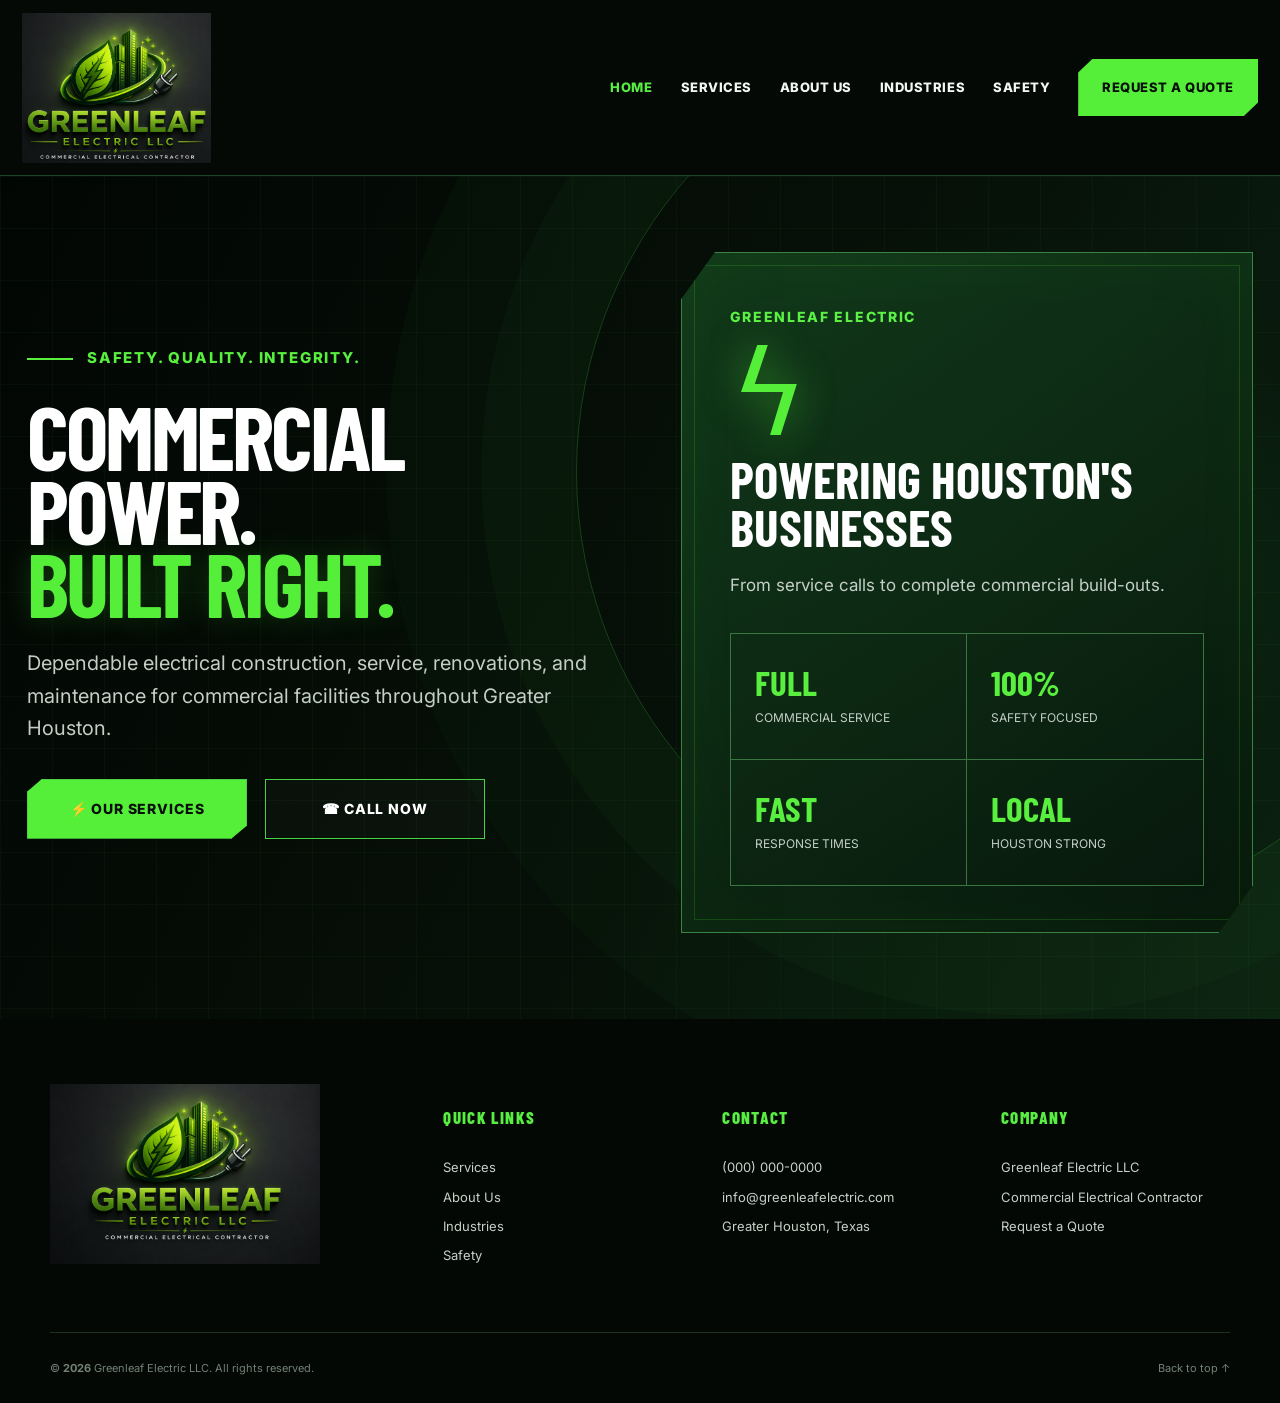
==== index.html @ da340b28 "initial commit of website" ====
<!doctype html><html lang="en"><head><meta charset="utf-8"><meta name="viewport" content="width=device-width,initial-scale=1"><meta name="theme-color" content="#07110a"><meta name="description" content="Greenleaf Electric LLC commercial electrical contractor in Greater Houston."><title>Commercial Electrical Contractor | Greenleaf Electric LLC</title><link rel="preconnect" href="https://fonts.googleapis.com"><link rel="preconnect" href="https://fonts.gstatic.com" crossorigin><link href="https://fonts.googleapis.com/css2?family=Barlow+Condensed:wght@600;700;800&family=Inter:wght@400;500;600;700&display=swap" rel="stylesheet"><link rel="stylesheet" href="styles.css"></head><body id="top">

<header class="site-header">
  <div class="site-nav">
    <a href="index.html" class="wide-logo" aria-label="Greenleaf Electric home">
      <img src="greenleaf-logo-wide.png" alt="Greenleaf Electric LLC">
    </a>

    <button class="menu" type="button" aria-label="Open menu" aria-expanded="false">
      <span></span><span></span><span></span>
    </button>

    <nav class="links">
      <a class="active" href="index.html">Home</a>
      <a href="services.html">Services</a>
      <a href="about.html">About Us</a>
      <a href="industries.html">Industries</a>
      <a href="safety.html">Safety</a>
      <a href="contact.html" class="quote-link">Request a Quote</a>
    </nav>
  </div>
</header>



<main>
  <section class="reference-hero">
    <div class="reference-grid"></div>
    <div class="reference-rings"></div>

    <div class="reference-inner">
      <div class="reference-copy">
        <p class="reference-kicker"><span></span>Safety. Quality. Integrity.</p>
        <h1>Commercial<br>Power.<br><em>Built Right.</em></h1>
        <p class="reference-lead">
          Dependable electrical construction, service, renovations, and maintenance
          for commercial facilities throughout Greater Houston.
        </p>
        <div class="reference-actions">
          <a href="services.html" class="ref-btn ref-primary">⚡ Our Services</a>
          <a href="tel:+10000000000" class="ref-btn ref-secondary">☎ Call Now</a>
        </div>
      </div>

      <div class="reference-card">
        <p class="reference-card-label">Greenleaf Electric</p>
        <div class="reference-bolt">ϟ</div>
        <h2>Powering Houston's<br>Businesses</h2>
        <p class="reference-card-copy">From service calls to complete commercial build-outs.</p>

        <div class="reference-features">
          <a href="services.html"><strong>FULL</strong><span>Commercial Service</span></a>
          <a href="safety.html"><strong>100%</strong><span>Safety Focused</span></a>
          <a href="contact.html"><strong>FAST</strong><span>Response Times</span></a>
          <a href="about.html"><strong>LOCAL</strong><span>Houston Strong</span></a>
        </div>
      </div>
    </div>
  </section>
</main>


<footer>
  <div class="wrap footer-main">
    <a href="index.html" class="footer-logo"><img src="greenleaf-logo-full.png" alt="Greenleaf Electric LLC"></a>
    <div><h4>Quick Links</h4><a href="services.html">Services</a><a href="about.html">About Us</a><a href="industries.html">Industries</a><a href="safety.html">Safety</a></div>
    <div><h4>Contact</h4><a href="tel:+10000000000">(000) 000-0000</a><a href="mailto:info@greenleafelectric.com">info@greenleafelectric.com</a><span>Greater Houston, Texas</span></div>
    <div><h4>Company</h4><span>Greenleaf Electric LLC</span><span>Commercial Electrical Contractor</span><a href="contact.html">Request a Quote</a></div>
  </div>
  <div class="wrap footer-bottom"><span>© <b id="year"></b> Greenleaf Electric LLC. All rights reserved.</span><a href="#top">Back to top ↑</a></div>
</footer><script src="script.js"></script></body></html>
---- styles.css ----
:root{
 --black:#061008;--black2:#0a160d;--black3:#101e13;--green:#59ef42;--green2:#1fcf45;
 --lime:#aaff3d;--white:#fff;--paper:#f5f7f4;--text:#172019;--muted:#637067;--border:#dce4dc;
}
*{box-sizing:border-box}html{scroll-behavior:smooth}body{margin:0;font-family:Inter,Arial,sans-serif;color:var(--text);background:white;line-height:1.65}
a{text-decoration:none;color:inherit}img{display:block;max-width:100%}button,input,textarea,select{font:inherit}.wrap{width:min(1180px,calc(100% - 40px));margin:auto}
.topbar{background:#020704;color:#aeb9b0;font-size:12px;border-bottom:1px solid #18321e}.topbar-inner{min-height:36px;display:flex;justify-content:space-between;align-items:center}.topbar-inner div{display:flex;gap:26px}.topbar a:hover{color:var(--green)}
.site-header{position:sticky;top:0;z-index:50;background:rgba(6,16,8,.96);backdrop-filter:blur(14px);border-bottom:1px solid #18321e}.nav{height:88px;display:flex;align-items:center;justify-content:space-between;gap:24px}.brand{width:315px}.links{display:flex;align-items:center;gap:28px}.links a{color:#dfe7e0;font-size:13px;font-weight:700;text-transform:uppercase;letter-spacing:.07em}.links a:hover{color:var(--green)}.quote-link{padding:13px 18px;background:var(--green);color:#061008!important;clip-path:polygon(7% 0,100% 0,100% 76%,93% 100%,0 100%,0 24%)}
.menu{display:none;background:none;border:0}.menu span{display:block;width:28px;height:2px;background:white;margin:6px}
.hero{min-height:760px;position:relative;overflow:hidden;background:radial-gradient(circle at 75% 35%,rgba(67,238,67,.16),transparent 26%),linear-gradient(120deg,#030805 0%,#07120a 55%,#0c2010 100%);color:white}.hero:before{content:"";position:absolute;right:-8%;top:-7%;width:53vw;height:53vw;border:1px solid rgba(89,239,66,.25);border-radius:50%;box-shadow:0 0 0 50px rgba(89,239,66,.025),0 0 0 100px rgba(89,239,66,.018)}.grid-overlay{position:absolute;inset:0;background-image:linear-gradient(rgba(73,160,83,.06) 1px,transparent 1px),linear-gradient(90deg,rgba(73,160,83,.06) 1px,transparent 1px);background-size:48px 48px;mask-image:linear-gradient(to right,black,transparent 90%)}.hero-content{position:relative;min-height:760px;display:grid;grid-template-columns:1.08fr .92fr;align-items:center;gap:80px;padding:90px 0}.kicker{margin:0 0 18px;color:var(--green);font:700 13px/1 Inter;text-transform:uppercase;letter-spacing:.16em;display:flex;align-items:center;gap:10px}.kicker span{width:38px;height:2px;background:var(--green)}.kicker.dark{color:#188934}.kicker.dark span{background:#188934}.hero h1,.section h2{font-family:"Barlow Condensed",sans-serif;text-transform:uppercase;letter-spacing:-.025em}.hero h1{font-size:clamp(62px,8.6vw,118px);line-height:.82;margin:0 0 30px}.hero h1 em{font-style:normal;color:var(--green);text-shadow:0 0 28px rgba(89,239,66,.23)}.lead{font-size:19px;color:#bdc8bf;max-width:690px}.buttons{display:flex;flex-wrap:wrap;gap:14px;margin:34px 0}.btn{display:inline-flex;align-items:center;justify-content:center;gap:15px;min-height:55px;padding:0 25px;border:1px solid transparent;font-size:13px;font-weight:800;text-transform:uppercase;letter-spacing:.08em;cursor:pointer;clip-path:polygon(6% 0,100% 0,100% 78%,94% 100%,0 100%,0 22%)}.primary{background:var(--green);color:#061008}.primary:hover{background:var(--lime)}.outline{color:white;border-color:#4b5d4e;background:rgba(255,255,255,.03)}.outline:hover{border-color:var(--green);color:var(--green)}.quick-points{display:flex;flex-wrap:wrap;gap:20px;color:#b9c5bb;font-size:12px}.quick-points span::first-letter{color:var(--green)}
.electric-card{position:relative;padding:38px;background:linear-gradient(145deg,rgba(22,47,27,.9),rgba(7,17,9,.95));border:1px solid #285b31;box-shadow:0 30px 90px rgba(0,0,0,.45),inset 0 0 60px rgba(67,238,67,.04);clip-path:polygon(8% 0,100% 0,100% 90%,92% 100%,0 100%,0 10%)}.electric-card:after{content:"";position:absolute;inset:10px;border:1px solid rgba(89,239,66,.15);pointer-events:none}.card-top{color:#8cff54;font-size:11px;font-weight:800;letter-spacing:.2em}.bolt{font-size:110px;color:var(--green);line-height:1;text-shadow:0 0 35px rgba(89,239,66,.65)}.electric-card h2{font-family:"Barlow Condensed";font-size:44px;line-height:1;text-transform:uppercase;margin:0 0 12px}.electric-card p{color:#aebcaf}.mini-grid{display:grid;grid-template-columns:1fr 1fr;margin-top:28px;border-top:1px solid #295330;border-left:1px solid #295330}.mini-grid a{padding:20px;border-right:1px solid #295330;border-bottom:1px solid #295330}.mini-grid strong{display:block;color:var(--green);font:800 28px "Barlow Condensed"}.mini-grid span{font-size:11px;color:#9fac9f;text-transform:uppercase}.mini-grid a:hover{background:rgba(89,239,66,.08)}.scroll{position:absolute;bottom:28px;left:50%;transform:translateX(-50%);font-size:10px;letter-spacing:.2em;color:#748177}.scroll span{color:var(--green)}
.proof{background:var(--green);color:#061008}.proof-row{min-height:76px;display:flex;align-items:center;justify-content:space-between;gap:18px;font:800 18px "Barlow Condensed";text-transform:uppercase;letter-spacing:.05em}.proof-row i{width:6px;height:6px;border-radius:50%;background:#061008}
.section{padding:110px 0}.heading{max-width:760px;margin-bottom:48px}.heading.center{text-align:center;margin-left:auto;margin-right:auto}.heading.center .kicker{justify-content:center}.section h2{font-size:clamp(45px,6vw,72px);line-height:.95;margin:0 0 22px}.heading>p:last-child{color:var(--muted);font-size:17px}.services{background:var(--paper)}.service-grid{display:grid;grid-template-columns:repeat(3,1fr);gap:18px}.service-card{position:relative;min-height:330px;padding:30px;background:white;border:1px solid var(--border);overflow:hidden;transition:.25s}.service-card:before{content:"";position:absolute;left:0;bottom:0;width:100%;height:4px;background:var(--green);transform:scaleX(0);transform-origin:left;transition:.3s}.service-card:hover{transform:translateY(-7px);box-shadow:0 25px 60px rgba(22,45,27,.12);border-color:#b1d4b4}.service-card:hover:before{transform:scaleX(1)}.number{position:absolute;right:22px;top:16px;color:#e9eee9;font:800 60px "Barlow Condensed"}.service-icon{font-size:35px;color:#168a30}.service-card h3{font:800 30px/1 "Barlow Condensed";text-transform:uppercase;margin:55px 0 14px}.service-card p{color:var(--muted);font-size:14px}.service-card>span{position:absolute;bottom:28px;color:#13812c;font-size:12px;font-weight:800;text-transform:uppercase}
.about{background:var(--black2);color:white}.about-grid{display:grid;grid-template-columns:1fr 1fr;gap:90px;align-items:center}.image-frame{min-height:545px;position:relative;background:linear-gradient(145deg,#16331b,#061008);border:1px solid #2b6635;overflow:hidden;clip-path:polygon(11% 0,100% 0,100% 89%,89% 100%,0 100%,0 11%)}.wire-lines{position:absolute;inset:-20%;background:repeating-radial-gradient(ellipse at center,transparent 0 28px,rgba(89,239,66,.14) 30px 32px);transform:rotate(-18deg)}.big-mark{position:absolute;inset:0;display:grid;place-items:center;color:rgba(89,239,66,.8);font:800 160px "Barlow Condensed";text-shadow:0 0 40px rgba(89,239,66,.24)}.experience-badge{position:absolute;right:0;bottom:0;width:210px;padding:24px;background:var(--green);color:#061008;display:flex;gap:15px;align-items:center}.experience-badge strong{font:800 42px "Barlow Condensed"}.experience-badge span{font-size:11px;font-weight:800;text-transform:uppercase}.about-copy>p{color:#aeb9b0}.check-grid{display:grid;grid-template-columns:1fr 1fr;gap:13px;margin:30px 0;color:#d9e4db;font-size:14px}.check-grid span::first-letter{color:var(--green)}.text-link{color:var(--green);font-size:13px;font-weight:800;text-transform:uppercase}.industries{background:white}.industry-grid{display:grid;grid-template-columns:repeat(3,1fr);gap:1px;background:var(--border);border:1px solid var(--border)}.industry-grid a{min-height:145px;padding:26px;background:white;display:grid;grid-template-columns:auto 1fr auto;align-items:center;gap:18px}.industry-grid b{color:#199136;font:800 27px "Barlow Condensed"}.industry-grid strong{font:800 24px/1.05 "Barlow Condensed";text-transform:uppercase}.industry-grid span{font-size:25px}.industry-grid a:hover{background:#eff8ef}.safety{background:linear-gradient(120deg,#071008,#102515);color:white}.safety-grid{display:grid;grid-template-columns:1fr 1fr;gap:80px;align-items:center}.safety-grid>div>p{color:#aab7ac}.safety-cards{display:grid;grid-template-columns:1fr 1fr;gap:14px}.safety-cards div{min-height:145px;padding:24px;border:1px solid #2d6035;background:rgba(255,255,255,.025)}.safety-cards b{display:block;color:var(--green);font:800 36px "Barlow Condensed"}.safety-cards span{font:800 19px "Barlow Condensed";text-transform:uppercase}.contact{background:var(--paper)}.contact-grid{display:grid;grid-template-columns:.85fr 1.15fr;gap:70px}.contact-copy>p{color:var(--muted)}.contact-links{display:grid;gap:12px;margin-top:30px}.contact-links a{display:flex;align-items:center;gap:15px;padding:15px;background:white;border:1px solid var(--border)}.contact-links a:hover{border-color:#4ac65c}.contact-links i{width:44px;height:44px;display:grid;place-items:center;background:#e9f5e9;color:#178b31;font-style:normal;font-size:20px}.contact-links small{display:block;font-size:9px;letter-spacing:.15em;color:#778278;font-weight:800}.quote-form{padding:34px;background:white;box-shadow:0 20px 60px rgba(21,46,27,.12);border-top:5px solid var(--green)}.form-title{font:800 35px "Barlow Condensed";margin-bottom:24px}.form-row{display:grid;grid-template-columns:1fr 1fr;gap:15px}.quote-form label{display:grid;gap:7px;margin-bottom:14px;font-size:11px;font-weight:800;text-transform:uppercase;letter-spacing:.08em}.quote-form input,.quote-form textarea,.quote-form select{width:100%;border:1px solid var(--border);background:#f8faf8;padding:14px;outline:none;text-transform:none}.quote-form input:focus,.quote-form textarea:focus,.quote-form select:focus{border-color:#2eb849;box-shadow:0 0 0 3px rgba(46,184,73,.1)}.form-note{font-size:11px!important;margin:10px 0 0;color:#7b857d}
footer{background:#030805;color:#c7d0c8}.footer-main{padding:65px 0;display:grid;grid-template-columns:1.5fr repeat(3,1fr);gap:50px;border-bottom:1px solid #1d3021}.footer-logo{max-width:330px}.footer-main h4{color:var(--green);font:800 17px "Barlow Condensed";text-transform:uppercase;letter-spacing:.08em}.footer-main div{display:grid;align-content:start;gap:8px;font-size:13px}.footer-main a:hover{color:var(--green)}.footer-bottom{min-height:70px;display:flex;justify-content:space-between;align-items:center;font-size:11px;color:#748076}
.reveal{opacity:0;transform:translateY(22px);transition:opacity .65s,transform .65s}.reveal.visible{opacity:1;transform:none}
@media(max-width:950px){.menu{display:block}.links{display:none;position:absolute;top:88px;left:0;right:0;background:#071009;padding:16px 22px 25px;flex-direction:column;align-items:stretch;border-bottom:1px solid #27572e}.links.open{display:flex}.links a{padding:10px}.quote-link{text-align:center}.hero-content,.about-grid,.safety-grid,.contact-grid{grid-template-columns:1fr}.hero-content{gap:40px;padding:75px 0 110px}.hero-visual{max-width:650px}.service-grid,.industry-grid{grid-template-columns:repeat(2,1fr)}.footer-main{grid-template-columns:1fr 1fr}.topbar-inner>span{display:none}.topbar-inner{justify-content:flex-end}}
@media(max-width:620px){.wrap{width:min(100% - 28px,1180px)}.topbar-inner div{width:100%;justify-content:space-between;gap:8px}.topbar a{font-size:10px}.nav{height:74px}.brand{width:235px}.links{top:74px}.hero,.hero-content{min-height:auto}.hero h1{font-size:66px}.hero-content{padding-top:65px}.electric-card{padding:27px}.electric-card h2{font-size:34px}.proof-row{overflow:auto;justify-content:flex-start}.proof-row span{white-space:nowrap}.section{padding:76px 0}.section h2{font-size:48px}.service-grid,.industry-grid,.safety-cards,.form-row,.footer-main{grid-template-columns:1fr}.industry-grid a{min-height:115px}.about-grid{gap:45px}.image-frame{min-height:390px}.big-mark{font-size:120px}.check-grid{grid-template-columns:1fr}.contact-grid{gap:40px}.quote-form{padding:24px}.footer-bottom{flex-direction:column;justify-content:center;gap:8px}.quick-points{display:grid}.buttons{display:grid}.btn{width:100%}}

/* Multipage updates */
.wordmark{display:flex;align-items:center;gap:12px;min-width:0}
.wordmark-icon{width:50px;height:50px;flex:none;display:grid;place-items:center;border:2px solid var(--green);border-radius:50%;color:var(--green);font:800 28px "Barlow Condensed";box-shadow:0 0 20px rgba(89,239,66,.18)}
.wordmark-text{display:block;min-width:0}
.wordmark-text strong{display:block;color:var(--green);font:800 29px/.8 "Barlow Condensed";letter-spacing:.02em;white-space:nowrap}
.wordmark-text small{display:block;color:#eff5ef;font-size:8px;font-weight:700;letter-spacing:.19em;margin-top:9px;white-space:nowrap}
.page-hero{position:relative;overflow:hidden;padding:115px 0 95px;color:white;background:radial-gradient(circle at 80% 25%,rgba(89,239,66,.16),transparent 25%),linear-gradient(120deg,#030805,#0c2110)}
.page-hero:after{content:"";position:absolute;inset:0;background-image:linear-gradient(rgba(73,160,83,.06) 1px,transparent 1px),linear-gradient(90deg,rgba(73,160,83,.06) 1px,transparent 1px);background-size:48px 48px;pointer-events:none}
.page-hero .wrap{position:relative;z-index:1}
.page-hero h1{max-width:850px;margin:0 0 20px;font:800 clamp(58px,8vw,100px)/.9 "Barlow Condensed";text-transform:uppercase;letter-spacing:-.03em}
.page-hero p:last-child{max-width:720px;color:#bbc7bd;font-size:18px}
.breadcrumbs{display:flex;gap:9px;margin-bottom:22px;color:#93a296;font-size:11px;text-transform:uppercase;letter-spacing:.13em}
.breadcrumbs a{color:var(--green)}
.content-section{padding:90px 0}
.content-grid{display:grid;grid-template-columns:1fr 1fr;gap:60px;align-items:start}
.content-card{padding:30px;background:#fff;border:1px solid var(--border);box-shadow:0 16px 45px rgba(20,50,28,.07)}
.content-card h3{font:800 29px/1 "Barlow Condensed";text-transform:uppercase;margin:0 0 14px}
.content-card p{color:var(--muted)}
.detail-list{display:grid;gap:13px;margin-top:24px}
.detail-list span{padding:15px 17px;background:#f2f7f2;border-left:4px solid var(--green);font-weight:700}
.cta-strip{padding:55px 0;background:var(--green);color:#061008}
.cta-strip .wrap{display:flex;justify-content:space-between;align-items:center;gap:30px}
.cta-strip h2{font:800 42px/.95 "Barlow Condensed";text-transform:uppercase;margin:0}
.cta-strip .btn{background:#061008;color:white}
.active{color:var(--green)!important}
@media(max-width:950px){.brand{width:auto}.content-grid{grid-template-columns:1fr}.cta-strip .wrap{align-items:flex-start;flex-direction:column}}
@media(max-width:620px){.wordmark-icon{width:40px;height:40px;font-size:23px}.wordmark-text strong{font-size:22px}.wordmark-text small{font-size:6px;letter-spacing:.13em}.page-hero{padding:80px 0 65px}.page-hero h1{font-size:58px}.cta-strip h2{font-size:36px}}

.brand img,.footer-logo img{
  display:block;
  width:100%;
  max-width:320px;
  height:auto;
  object-fit:contain;
}
@media(max-width:620px){
  .brand img{max-width:220px;}
  .footer-logo img{max-width:220px;}
}

/* Correct logo presentation */
.site-header {
  background: #111514;
}

.nav {
  min-height: 116px;
  height: auto;
  padding: 10px 0;
}

.logo-brand {
  display: block;
  width: 285px;
  flex: 0 0 285px;
  overflow: hidden;
  border-radius: 4px;
}

.logo-brand img {
  display: block;
  width: 100%;
  height: 92px;
  object-fit: cover;
  object-position: center;
}

.footer-logo {
  display: block;
  width: 310px;
  max-width: 100%;
  overflow: hidden;
  border-radius: 4px;
}

.footer-logo img {
  display: block;
  width: 100%;
  height: auto;
}

@media (max-width: 950px) {
  .nav {
    min-height: 100px;
  }

  .logo-brand {
    width: 245px;
    flex-basis: 245px;
  }

  .logo-brand img {
    height: 80px;
  }

  .links {
    top: 100px;
  }
}

@media (max-width: 620px) {
  .nav {
    min-height: 82px;
    padding: 7px 0;
  }

  .logo-brand {
    width: 185px;
    flex-basis: 185px;
  }

  .logo-brand img {
    height: 64px;
  }

  .links {
    top: 82px;
  }
}

/* Final logo sizing — preserve the entire original logo without cropping */
.logo-brand {
  width: 300px;
  height: 90px;
  display: flex;
  align-items: center;
  justify-content: flex-start;
  flex: 0 0 300px;
  overflow: visible;
  border-radius: 0;
}

.logo-brand img {
  width: 100%;
  height: 100%;
  object-fit: contain;
  object-position: left center;
  display: block;
}

.footer-logo {
  width: 320px;
  height: 180px;
  display: flex;
  align-items: center;
  justify-content: flex-start;
  overflow: visible;
  border-radius: 0;
}

.footer-logo img {
  width: 100%;
  height: 100%;
  object-fit: contain;
  object-position: left center;
  display: block;
}

@media (max-width: 950px) {
  .logo-brand {
    width: 245px;
    height: 78px;
    flex-basis: 245px;
  }

  .footer-logo {
    width: 270px;
    height: 155px;
  }
}

@media (max-width: 620px) {
  .logo-brand {
    width: 200px;
    height: 65px;
    flex-basis: 200px;
  }

  .footer-logo {
    width: 220px;
    height: 130px;
  }
}


/* =========================================================
   APPROVED HOME SCREEN REDESIGN
   ========================================================= */

.topbar {
  display: none !important;
}

.site-header {
  position: sticky;
  top: 0;
  z-index: 1000;
  background: #070b08;
  border-bottom: 1px solid #214629;
}

.site-header .nav {
  width: min(1500px, calc(100% - 48px));
  min-height: 170px !important;
  height: auto !important;
  padding: 10px 0 !important;
  display: flex;
  align-items: center;
  justify-content: space-between;
  gap: 36px;
}

.logo-brand {
  width: 700px !important;
  height: 145px !important;
  max-width: 52vw;
  flex: 0 1 700px !important;
  display: flex;
  align-items: center;
  justify-content: flex-start;
}

.logo-brand img {
  display: block;
  width: 100% !important;
  height: 100% !important;
  object-fit: contain !important;
  object-position: left center !important;
}

.site-header .links {
  margin-left: auto;
  display: flex;
  align-items: center;
  justify-content: flex-end;
  gap: 28px !important;
  white-space: nowrap;
}

.site-header .links a {
  font-size: 13px !important;
  letter-spacing: .05em;
}

.hero-redesign {
  position: relative;
  overflow: hidden;
  min-height: calc(100vh - 170px);
  color: white;
  background:
    radial-gradient(circle at 77% 35%, rgba(40, 145, 60, .20), transparent 30%),
    linear-gradient(120deg, #030704 0%, #071108 55%, #0b2110 100%);
}

.hero-redesign::before {
  content: "";
  position: absolute;
  right: -8%;
  top: -15%;
  width: 62vw;
  height: 62vw;
  border-radius: 50%;
  border: 1px solid rgba(64, 220, 72, .24);
  box-shadow:
    0 0 0 80px rgba(64, 220, 72, .025),
    0 0 0 160px rgba(64, 220, 72, .018);
}

.hero-redesign-grid {
  position: relative;
  z-index: 2;
  min-height: calc(100vh - 170px);
  display: grid;
  grid-template-columns: 1fr .92fr;
  align-items: center;
  gap: 90px;
  padding: 80px 0;
}

.hero-redesign .hero-copy h1 {
  margin: 0 0 28px;
  font-family: "Barlow Condensed", sans-serif;
  font-size: clamp(76px, 8vw, 128px);
  line-height: .86;
  letter-spacing: -.03em;
  text-transform: uppercase;
}

.hero-redesign .hero-copy h1 em {
  color: #55ee39;
  font-style: normal;
  text-shadow: 0 0 28px rgba(85, 238, 57, .22);
}

.hero-redesign .lead {
  max-width: 700px;
  margin-bottom: 30px;
  color: #c5d0c7;
  font-size: 21px;
  line-height: 1.6;
}

.hero-redesign .buttons {
  display: flex;
  gap: 18px;
  flex-wrap: wrap;
}

.hero-redesign .btn {
  min-width: 220px;
}

.hero-card {
  position: relative;
  padding: 48px;
  background:
    linear-gradient(150deg, rgba(20, 59, 28, .96), rgba(7, 22, 11, .98));
  border: 1px solid #34733d;
  box-shadow:
    0 35px 90px rgba(0, 0, 0, .4),
    inset 0 0 70px rgba(85, 238, 57, .04);
  clip-path: polygon(6% 0, 100% 0, 100% 92%, 94% 100%, 0 100%, 0 8%);
}

.hero-card::after {
  content: "";
  position: absolute;
  inset: 12px;
  border: 1px solid rgba(85, 238, 57, .18);
  pointer-events: none;
}

.card-eyebrow {
  margin: 0 0 18px;
  color: #67f146;
  font-size: 13px;
  font-weight: 800;
  letter-spacing: .14em;
  text-transform: uppercase;
}

.hero-bolt {
  color: #55ee39;
  font-size: 115px;
  line-height: .85;
  text-shadow: 0 0 35px rgba(85, 238, 57, .5);
}

.hero-card h2 {
  max-width: 620px;
  margin: 12px 0 20px;
  font-family: "Barlow Condensed", sans-serif;
  font-size: clamp(44px, 4vw, 70px);
  line-height: .95;
  text-transform: uppercase;
}

.hero-card > p:not(.card-eyebrow) {
  color: #c5d0c7;
  font-size: 17px;
}

.feature-grid {
  display: grid;
  grid-template-columns: 1fr 1fr;
  margin-top: 34px;
  border-top: 1px solid #356b3c;
  border-left: 1px solid #356b3c;
}

.feature-grid a {
  min-height: 128px;
  padding: 25px;
  border-right: 1px solid #356b3c;
  border-bottom: 1px solid #356b3c;
  display: flex;
  flex-direction: column;
  justify-content: center;
}

.feature-grid a:hover {
  background: rgba(85, 238, 57, .08);
}

.feature-grid strong {
  display: block;
  color: #58ed3d;
  font-family: "Barlow Condensed", sans-serif;
  font-size: 35px;
  line-height: 1;
}

.feature-grid span {
  margin-top: 8px;
  color: #c5d0c7;
  font-size: 12px;
  text-transform: uppercase;
  letter-spacing: .04em;
}

/* Laptop */
@media (max-width: 1250px) {
  .site-header .nav {
    width: min(1180px, calc(100% - 32px));
    min-height: 145px !important;
  }

  .logo-brand {
    width: 560px !important;
    height: 122px !important;
    flex-basis: 560px !important;
    max-width: 48vw;
  }

  .site-header .links {
    gap: 17px !important;
  }

  .site-header .links a {
    font-size: 11px !important;
  }

  .hero-redesign {
    min-height: calc(100vh - 145px);
  }

  .hero-redesign-grid {
    min-height: calc(100vh - 145px);
    gap: 55px;
  }
}

/* Tablet */
@media (max-width: 950px) {
  .site-header .nav {
    min-height: 120px !important;
  }

  .logo-brand {
    width: 430px !important;
    height: 100px !important;
    flex-basis: 430px !important;
    max-width: calc(100% - 70px);
  }

  .site-header .links {
    top: 120px !important;
  }

  .hero-redesign,
  .hero-redesign-grid {
    min-height: auto;
  }

  .hero-redesign-grid {
    grid-template-columns: 1fr;
    padding: 70px 0 90px;
  }

  .hero-card-wrap {
    max-width: 760px;
  }
}

/* Phone */
@media (max-width: 620px) {
  .site-header .nav {
    width: min(100% - 22px, 1180px);
    min-height: 92px !important;
  }

  .logo-brand {
    width: 275px !important;
    height: 74px !important;
    flex-basis: 275px !important;
    max-width: calc(100% - 55px);
  }

  .site-header .links {
    top: 92px !important;
  }

  .hero-redesign-grid {
    padding: 55px 0 70px;
    gap: 45px;
  }

  .hero-redesign .hero-copy h1 {
    font-size: 70px;
  }

  .hero-redesign .lead {
    font-size: 17px;
  }

  .hero-card {
    padding: 30px 24px;
  }

  .feature-grid {
    grid-template-columns: 1fr;
  }

  .hero-redesign .buttons {
    display: grid;
  }

  .hero-redesign .btn {
    width: 100%;
  }
}


/* =========================================================
   REFERENCE-MATCH HOMEPAGE
   ========================================================= */
.topbar{display:none!important}

.site-header{
  position:sticky;
  top:0;
  z-index:1000;
  background:#050906;
  border-bottom:1px solid #1d4525;
}

.site-nav{
  width:min(1530px,calc(100% - 44px));
  min-height:220px;
  margin:0 auto;
  padding:8px 0;
  display:flex;
  align-items:center;
  justify-content:space-between;
  gap:42px;
}

.wide-logo{
  width:720px;
  height:190px;
  flex:0 1 720px;
  display:flex;
  align-items:center;
}

.wide-logo img{
  width:100%;
  height:100%;
  display:block;
  object-fit:contain;
  object-position:left center;
}

.site-header .links{
  margin-left:auto;
  display:flex;
  align-items:center;
  justify-content:flex-end;
  gap:31px;
  white-space:nowrap;
}

.site-header .links a{
  color:#f3f6f3;
  font-size:14px;
  font-weight:800;
  text-transform:uppercase;
  letter-spacing:.04em;
}

.site-header .links a:hover,
.site-header .links a.active{
  color:#55ef3a;
}

.site-header .quote-link{
  padding:18px 24px;
  background:#55ef3a;
  color:#071008!important;
  clip-path:polygon(8% 0,100% 0,100% 76%,92% 100%,0 100%,0 24%);
}

.reference-hero{
  position:relative;
  overflow:hidden;
  min-height:calc(100vh - 220px);
  background:
    radial-gradient(circle at 77% 45%,rgba(33,130,50,.22),transparent 31%),
    linear-gradient(115deg,#020603 0%,#061008 56%,#0b2110 100%);
  color:#fff;
}

.reference-grid{
  position:absolute;
  inset:0;
  background-image:
    linear-gradient(rgba(53,112,62,.08) 1px,transparent 1px),
    linear-gradient(90deg,rgba(53,112,62,.08) 1px,transparent 1px);
  background-size:52px 52px;
}

.reference-rings{
  position:absolute;
  right:-15%;
  top:-18%;
  width:70vw;
  height:70vw;
  border-radius:50%;
  border:1px solid rgba(78,229,76,.24);
  box-shadow:
    0 0 0 95px rgba(78,229,76,.025),
    0 0 0 190px rgba(78,229,76,.018);
}

.reference-inner{
  position:relative;
  z-index:2;
  width:min(1390px,calc(100% - 54px));
  min-height:calc(100vh - 220px);
  margin:0 auto;
  padding:76px 0 86px;
  display:grid;
  grid-template-columns:1.02fr .98fr;
  gap:92px;
  align-items:center;
}

.reference-kicker{
  margin:0 0 28px;
  color:#58ef3f;
  display:flex;
  align-items:center;
  gap:14px;
  font-size:15px;
  font-weight:800;
  text-transform:uppercase;
  letter-spacing:.12em;
}

.reference-kicker span{
  width:46px;
  height:2px;
  background:#58ef3f;
}

.reference-copy h1{
  margin:0 0 28px;
  font-family:"Barlow Condensed",sans-serif;
  font-size:clamp(78px,7vw,122px);
  line-height:.82;
  text-transform:uppercase;
  letter-spacing:-.035em;
}

.reference-copy h1 em{
  color:#55ef3a;
  font-style:normal;
  text-shadow:0 0 30px rgba(85,239,58,.22);
}

.reference-lead{
  max-width:700px;
  margin:0 0 34px;
  color:#c4cec6;
  font-size:20px;
  line-height:1.62;
}

.reference-actions{
  display:flex;
  flex-wrap:wrap;
  gap:18px;
}

.ref-btn{
  min-width:220px;
  min-height:60px;
  display:inline-flex;
  align-items:center;
  justify-content:center;
  border:1px solid #4bd244;
  font-size:14px;
  font-weight:800;
  text-transform:uppercase;
  letter-spacing:.06em;
}

.ref-primary{
  background:#55ef3a;
  color:#061008;
  clip-path:polygon(7% 0,100% 0,100% 78%,93% 100%,0 100%,0 22%);
}

.ref-secondary{
  color:#fff;
  background:rgba(255,255,255,.02);
}

.reference-card{
  position:relative;
  padding:52px 48px 46px;
  background:linear-gradient(145deg,rgba(18,59,27,.96),rgba(7,22,11,.98));
  border:1px solid #3c8245;
  box-shadow:0 34px 90px rgba(0,0,0,.42),inset 0 0 72px rgba(85,239,58,.04);
  clip-path:polygon(6% 0,100% 0,100% 93%,94% 100%,0 100%,0 7%);
}

.reference-card:after{
  content:"";
  position:absolute;
  inset:12px;
  border:1px solid rgba(85,239,58,.17);
  pointer-events:none;
}

.reference-card-label{
  margin:0 0 20px;
  color:#5cf146;
  font-size:14px;
  font-weight:800;
  text-transform:uppercase;
  letter-spacing:.12em;
}

.reference-bolt{
  color:#55ef3a;
  font-size:118px;
  line-height:.75;
  text-shadow:0 0 38px rgba(85,239,58,.52);
}

.reference-card h2{
  margin:18px 0 20px;
  font-family:"Barlow Condensed",sans-serif;
  font-size:clamp(45px,4vw,67px);
  line-height:.94;
  text-transform:uppercase;
}

.reference-card-copy{
  color:#c6d0c8;
  font-size:17px;
}

.reference-features{
  margin-top:34px;
  display:grid;
  grid-template-columns:1fr 1fr;
  border-top:1px solid #39763f;
  border-left:1px solid #39763f;
}

.reference-features a{
  min-height:126px;
  padding:24px;
  border-right:1px solid #39763f;
  border-bottom:1px solid #39763f;
  display:flex;
  flex-direction:column;
  justify-content:center;
}

.reference-features a:hover{
  background:rgba(85,239,58,.08);
}

.reference-features strong{
  color:#58ef3f;
  font-family:"Barlow Condensed",sans-serif;
  font-size:35px;
  line-height:1;
}

.reference-features span{
  margin-top:8px;
  color:#c4cec6;
  font-size:12px;
  text-transform:uppercase;
}

@media(max-width:1280px){
  .site-nav{min-height:175px}
  .wide-logo{width:575px;height:150px;flex-basis:575px}
  .site-header .links{gap:18px}
  .site-header .links a{font-size:11px}
  .reference-hero,.reference-inner{min-height:calc(100vh - 175px)}
  .reference-inner{gap:58px}
}

@media(max-width:950px){
  .site-nav{min-height:125px}
  .wide-logo{width:430px;height:105px;flex-basis:430px;max-width:calc(100% - 70px)}
  .site-header .links{top:125px!important}
  .reference-hero,.reference-inner{min-height:auto}
  .reference-inner{grid-template-columns:1fr;padding:68px 0 84px}
}

@media(max-width:620px){
  .site-nav{width:min(100% - 22px,1530px);min-height:92px}
  .wide-logo{width:275px;height:72px;flex-basis:275px;max-width:calc(100% - 55px)}
  .site-header .links{top:92px!important}
  .reference-inner{width:min(100% - 28px,1390px);padding:54px 0 68px;gap:45px}
  .reference-copy h1{font-size:69px}
  .reference-lead{font-size:17px}
  .reference-actions{display:grid}
  .ref-btn{width:100%}
  .reference-card{padding:31px 24px}
  .reference-features{grid-template-columns:1fr}
}
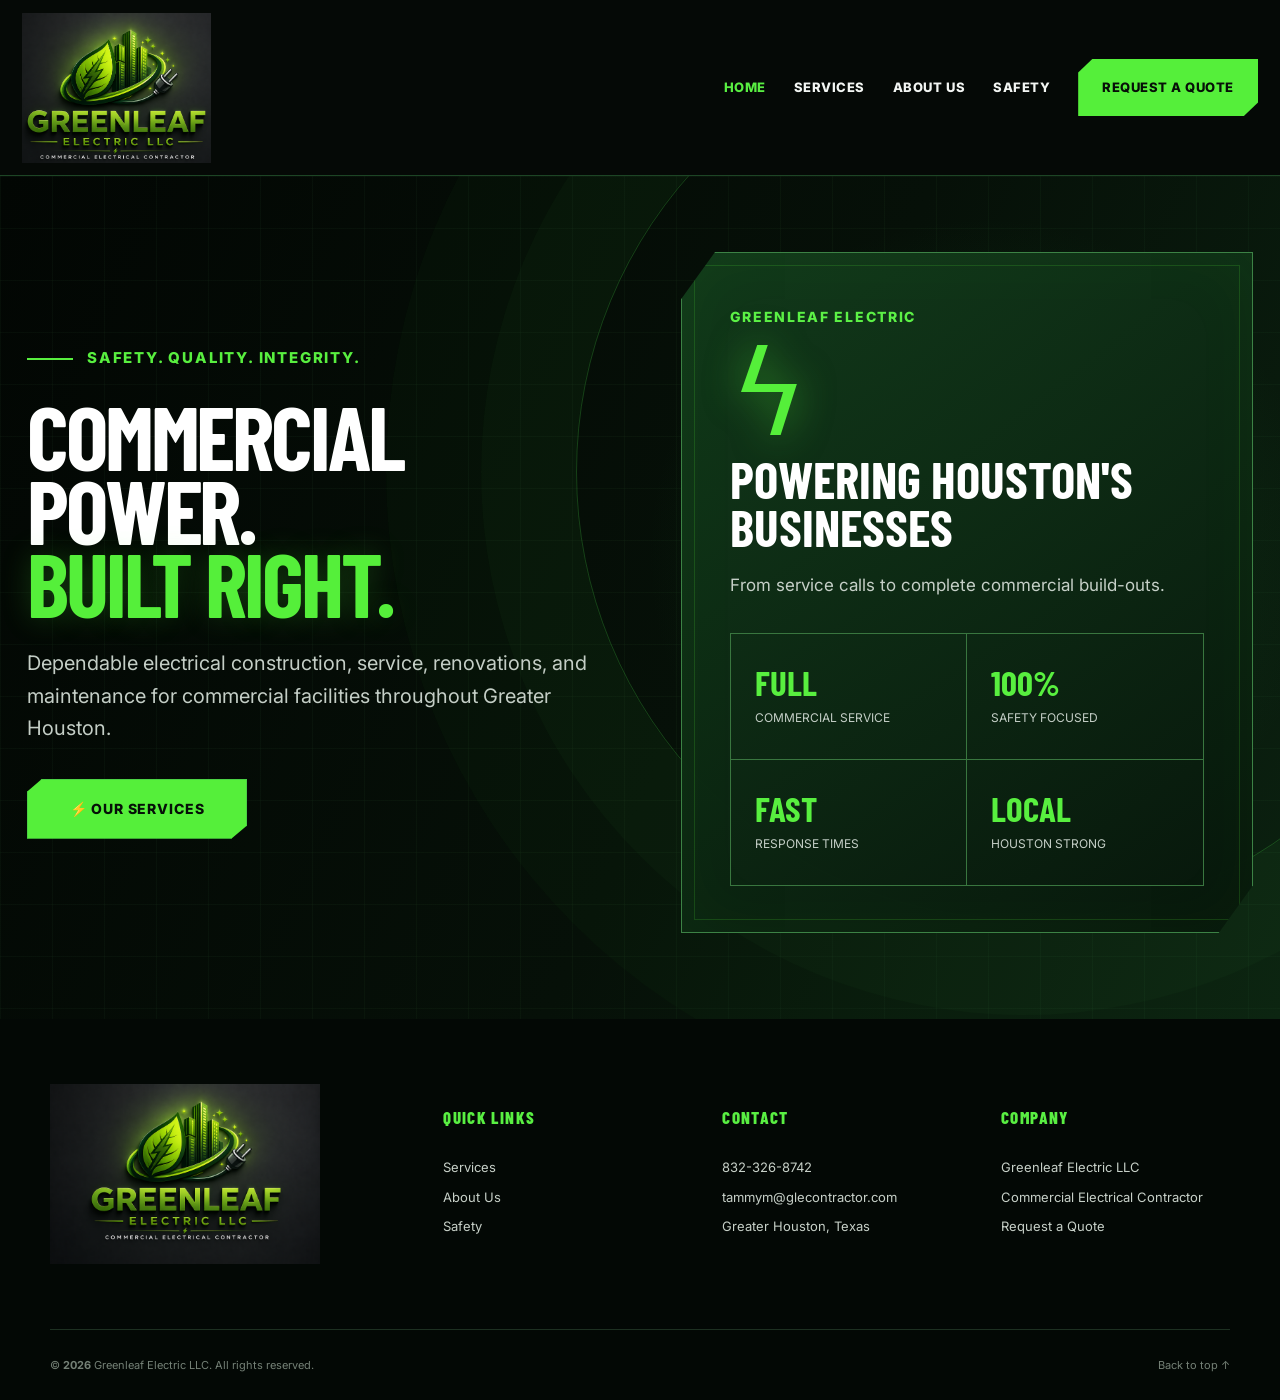
==== commit 03f3cd28: "update" ====
--- a/index.html
+++ b/index.html
@@ -14,7 +14,6 @@
       <a class="active" href="index.html">Home</a>
       <a href="services.html">Services</a>
       <a href="about.html">About Us</a>
-      <a href="industries.html">Industries</a>
       <a href="safety.html">Safety</a>
       <a href="contact.html" class="quote-link">Request a Quote</a>
     </nav>
@@ -38,7 +37,6 @@
         </p>
         <div class="reference-actions">
           <a href="services.html" class="ref-btn ref-primary">⚡ Our Services</a>
-          <a href="tel:+10000000000" class="ref-btn ref-secondary">☎ Call Now</a>
         </div>
       </div>
 
@@ -63,9 +61,9 @@
 <footer>
   <div class="wrap footer-main">
     <a href="index.html" class="footer-logo"><img src="greenleaf-logo-full.png" alt="Greenleaf Electric LLC"></a>
-    <div><h4>Quick Links</h4><a href="services.html">Services</a><a href="about.html">About Us</a><a href="industries.html">Industries</a><a href="safety.html">Safety</a></div>
-    <div><h4>Contact</h4><a href="tel:+10000000000">(000) 000-0000</a><a href="mailto:info@greenleafelectric.com">info@greenleafelectric.com</a><span>Greater Houston, Texas</span></div>
+    <div><h4>Quick Links</h4><a href="services.html">Services</a><a href="about.html">About Us</a><a href="safety.html">Safety</a></div>
+    <div><h4>Contact</h4><a href="tel:+18323268742">832-326-8742</a><a href="mailto:tammym@glecontractor.com">tammym@glecontractor.com</a><span>Greater Houston, Texas</span></div>
     <div><h4>Company</h4><span>Greenleaf Electric LLC</span><span>Commercial Electrical Contractor</span><a href="contact.html">Request a Quote</a></div>
   </div>
   <div class="wrap footer-bottom"><span>© <b id="year"></b> Greenleaf Electric LLC. All rights reserved.</span><a href="#top">Back to top ↑</a></div>
-</footer><script src="script.js"></script></body></html>+</footer><script src="script.js"></script></body></html>
--- a/styles.css
+++ b/styles.css
@@ -37,13 +37,14 @@
 .content-card p{color:var(--muted)}
 .detail-list{display:grid;gap:13px;margin-top:24px}
 .detail-list span{padding:15px 17px;background:#f2f7f2;border-left:4px solid var(--green);font-weight:700}
-.cta-strip{padding:55px 0;background:var(--green);color:#061008}
+.cta-strip{padding:44px 0;background:var(--green);color:#061008}
 .cta-strip .wrap{display:flex;justify-content:space-between;align-items:center;gap:30px}
 .cta-strip h2{font:800 42px/.95 "Barlow Condensed";text-transform:uppercase;margin:0}
-.cta-strip .btn{background:#061008;color:white}
+.cta-strip .btn{background:#061008;color:white;white-space:nowrap;flex:0 0 auto}
+.about-cta h2{font-size:clamp(30px,3.1vw,38px);white-space:nowrap}
 .active{color:var(--green)!important}
 @media(max-width:950px){.brand{width:auto}.content-grid{grid-template-columns:1fr}.cta-strip .wrap{align-items:flex-start;flex-direction:column}}
-@media(max-width:620px){.wordmark-icon{width:40px;height:40px;font-size:23px}.wordmark-text strong{font-size:22px}.wordmark-text small{font-size:6px;letter-spacing:.13em}.page-hero{padding:80px 0 65px}.page-hero h1{font-size:58px}.cta-strip h2{font-size:36px}}
+@media(max-width:620px){.wordmark-icon{width:40px;height:40px;font-size:23px}.wordmark-text strong{font-size:22px}.wordmark-text small{font-size:6px;letter-spacing:.13em}.page-hero{padding:80px 0 65px}.page-hero h1{font-size:58px}.cta-strip{padding:36px 0}.cta-strip h2{font-size:36px}.about-cta h2{white-space:normal}}
 
 .brand img,.footer-logo img{
   display:block;
@@ -826,3 +827,31 @@
   .reference-card{padding:31px 24px}
   .reference-features{grid-template-columns:1fr}
 }
+
+/* About and Greenleaf Difference content */
+.about-story{background:#f5f8f5}
+.about-intro{max-width:920px;margin-bottom:48px}
+.about-intro h2{max-width:760px}
+.about-intro>p:last-child{color:var(--muted);font-size:17px}
+.about-principles{display:grid;grid-template-columns:.72fr 1.28fr;gap:28px;align-items:start}
+.about-principles .content-card{height:100%}
+.about-service-list{display:grid;grid-template-columns:1fr 1fr;gap:0 30px;margin:22px 0 0;padding:0;list-style:none}
+.about-service-list li{position:relative;padding:11px 0 11px 23px;border-bottom:1px solid var(--border);color:#354238;font-size:14px;font-weight:600}
+.about-service-list li:before{content:"";position:absolute;left:0;top:18px;width:8px;height:8px;background:var(--green);transform:rotate(45deg)}
+.about-closing{max-width:990px;margin:42px 0 0;padding:26px 30px;border-left:5px solid var(--green);background:#e9f3e9;color:#354238;font-size:17px;font-weight:600}
+.difference-plain{padding:80px 0 95px;background:#f5f8f5}
+.difference-plain-inner{max-width:none}
+.difference-plain h2{max-width:780px;margin-bottom:28px}
+.difference-plain p:not(.kicker){max-width:900px;margin:0 0 25px;color:#465449;font-size:16px;line-height:1.8}
+.difference-plain p:last-child{margin-bottom:0}
+
+@media(max-width:950px){
+  .about-principles{grid-template-columns:1fr}
+}
+
+@media(max-width:620px){
+  .about-service-list{grid-template-columns:1fr}
+  .about-closing{padding:22px}
+  .difference-plain{padding:62px 0 72px}
+  .difference-plain p:not(.kicker){font-size:16px;line-height:1.7}
+}
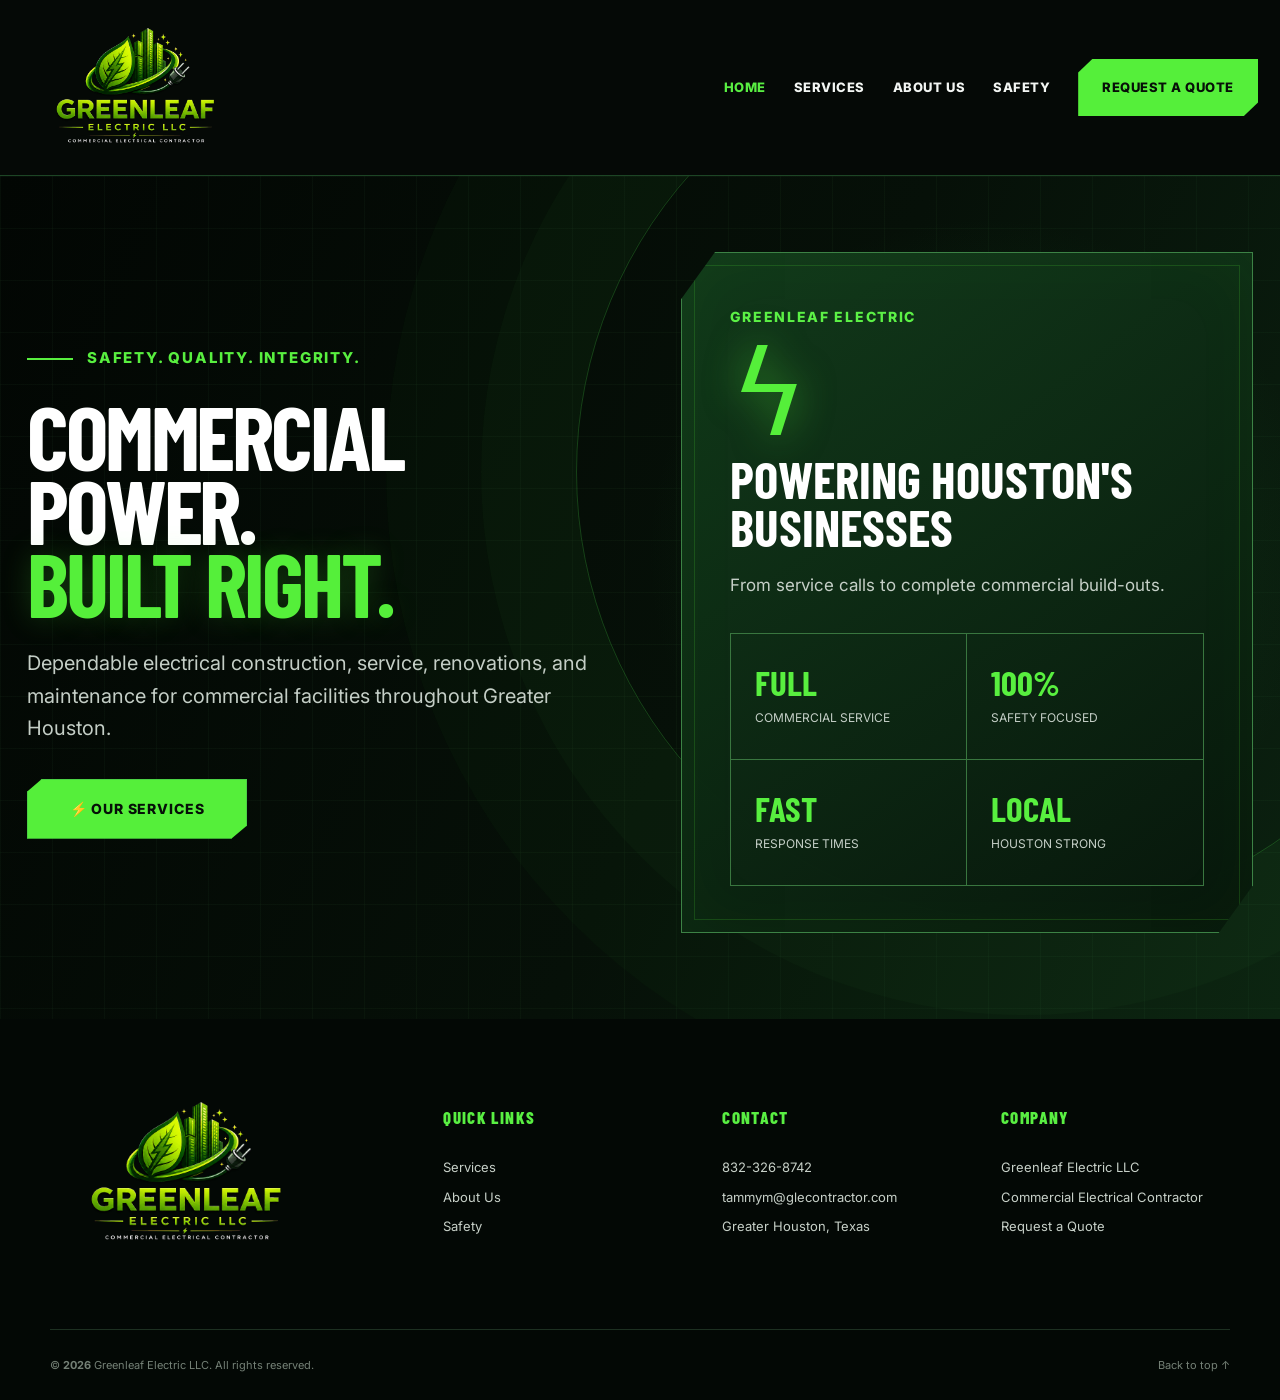
==== commit 27098bf4: "transparent logo" ====
--- a/index.html
+++ b/index.html
@@ -3,7 +3,7 @@
 <header class="site-header">
   <div class="site-nav">
     <a href="index.html" class="wide-logo" aria-label="Greenleaf Electric home">
-      <img src="greenleaf-logo-wide.png" alt="Greenleaf Electric LLC">
+      <img src="greenleaf-logo-transparent.png" alt="Greenleaf Electric LLC">
     </a>
 
     <button class="menu" type="button" aria-label="Open menu" aria-expanded="false">
@@ -60,7 +60,7 @@
 
 <footer>
   <div class="wrap footer-main">
-    <a href="index.html" class="footer-logo"><img src="greenleaf-logo-full.png" alt="Greenleaf Electric LLC"></a>
+    <a href="index.html" class="footer-logo"><img src="greenleaf-logo-transparent.png" alt="Greenleaf Electric LLC"></a>
     <div><h4>Quick Links</h4><a href="services.html">Services</a><a href="about.html">About Us</a><a href="safety.html">Safety</a></div>
     <div><h4>Contact</h4><a href="tel:+18323268742">832-326-8742</a><a href="mailto:tammym@glecontractor.com">tammym@glecontractor.com</a><span>Greater Houston, Texas</span></div>
     <div><h4>Company</h4><span>Greenleaf Electric LLC</span><span>Commercial Electrical Contractor</span><a href="contact.html">Request a Quote</a></div>
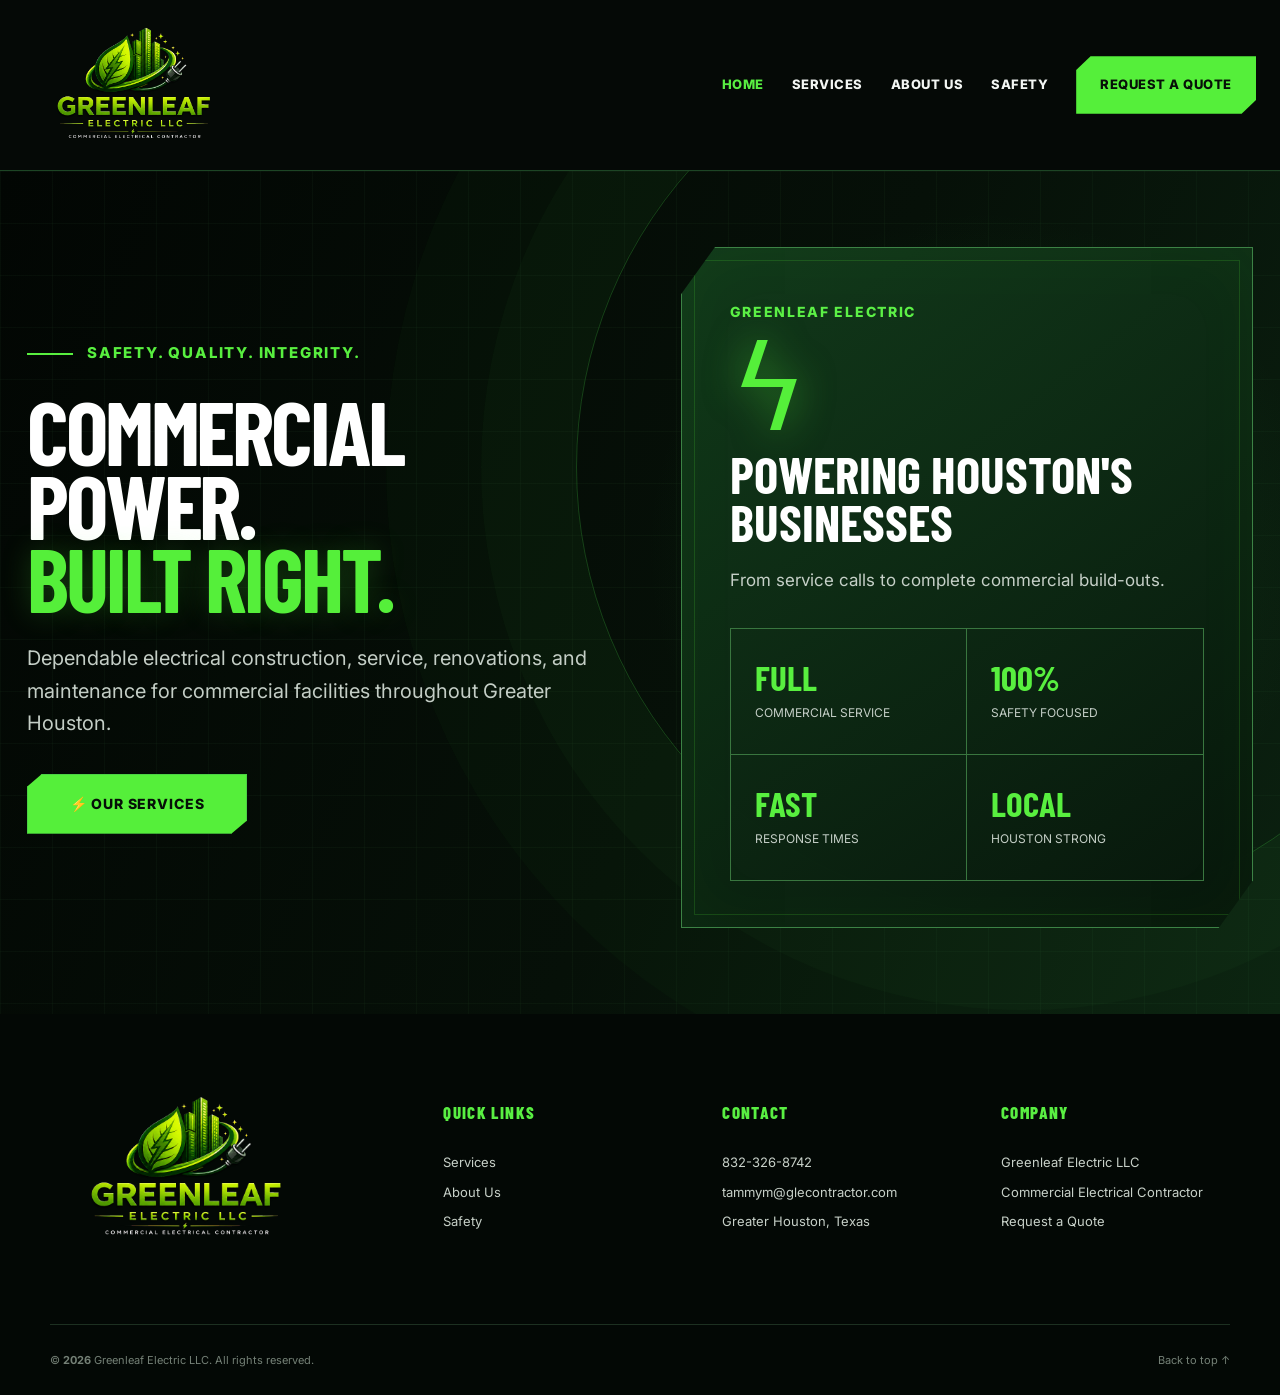
==== commit 6157a0c2: "delete useless" ====
--- a/index.html
+++ b/index.html
@@ -1,8 +1,8 @@
 <!doctype html><html lang="en"><head><meta charset="utf-8"><meta name="viewport" content="width=device-width,initial-scale=1"><meta name="theme-color" content="#07110a"><meta name="description" content="Greenleaf Electric LLC commercial electrical contractor in Greater Houston."><title>Commercial Electrical Contractor | Greenleaf Electric LLC</title><link rel="preconnect" href="https://fonts.googleapis.com"><link rel="preconnect" href="https://fonts.gstatic.com" crossorigin><link href="https://fonts.googleapis.com/css2?family=Barlow+Condensed:wght@600;700;800&family=Inter:wght@400;500;600;700&display=swap" rel="stylesheet"><link rel="stylesheet" href="styles.css"></head><body id="top">
 
 <header class="site-header">
-  <div class="site-nav">
-    <a href="index.html" class="wide-logo" aria-label="Greenleaf Electric home">
+  <div class="wrap nav">
+    <a href="index.html" class="brand logo-brand" aria-label="Greenleaf Electric home">
       <img src="greenleaf-logo-transparent.png" alt="Greenleaf Electric LLC">
     </a>
 
--- a/styles.css
+++ b/styles.css
@@ -603,7 +603,7 @@
 .reference-hero{
   position:relative;
   overflow:hidden;
-  min-height:calc(100vh - 220px);
+  min-height:calc(100vh - 170px);
   background:
     radial-gradient(circle at 77% 45%,rgba(33,130,50,.22),transparent 31%),
     linear-gradient(115deg,#020603 0%,#061008 56%,#0b2110 100%);
@@ -636,7 +636,7 @@
   position:relative;
   z-index:2;
   width:min(1390px,calc(100% - 54px));
-  min-height:calc(100vh - 220px);
+  min-height:calc(100vh - 170px);
   margin:0 auto;
   padding:76px 0 86px;
   display:grid;
@@ -803,8 +803,11 @@
   .wide-logo{width:575px;height:150px;flex-basis:575px}
   .site-header .links{gap:18px}
   .site-header .links a{font-size:11px}
-  .reference-hero,.reference-inner{min-height:calc(100vh - 175px)}
   .reference-inner{gap:58px}
+}
+
+@media(max-width:1250px){
+  .reference-hero,.reference-inner{min-height:calc(100vh - 145px)}
 }
 
 @media(max-width:950px){
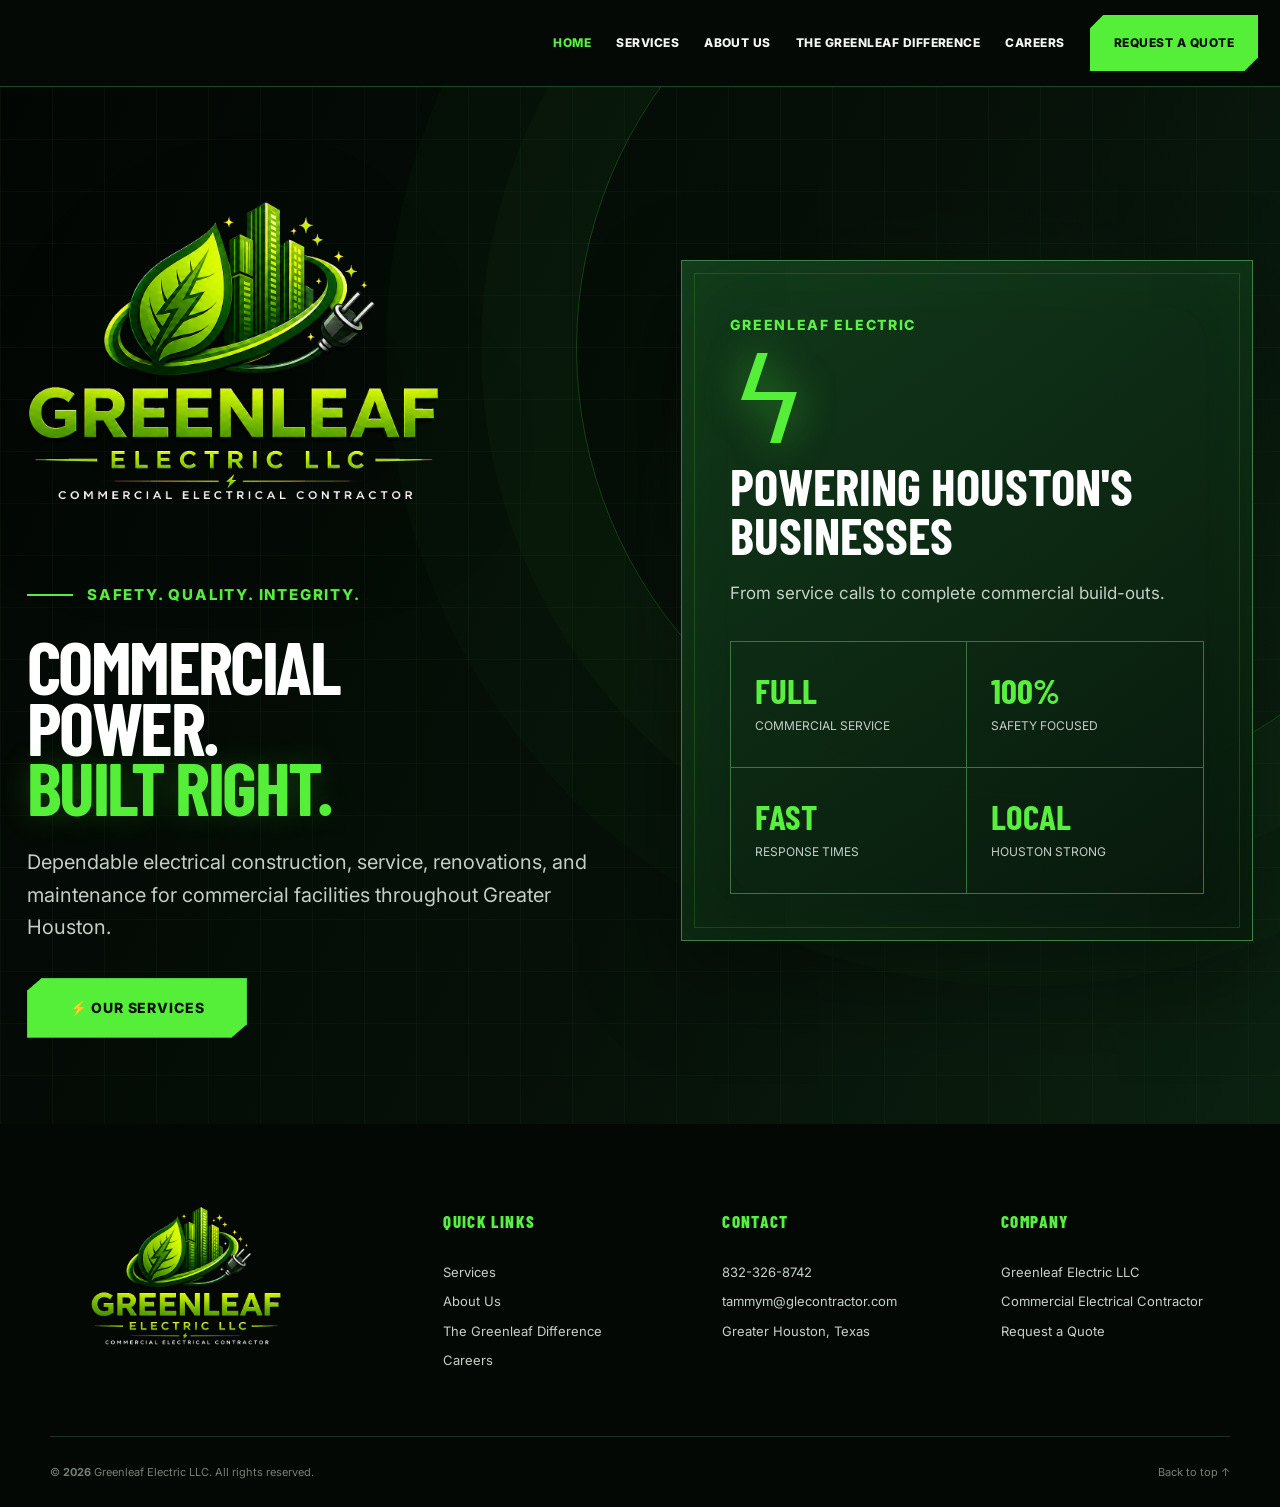
==== commit 2f06287e: "careers with downloadable, new icon formatting" ====
--- a/index.html
+++ b/index.html
@@ -2,19 +2,12 @@
 
 <header class="site-header">
   <div class="wrap nav">
-    <a href="index.html" class="brand logo-brand" aria-label="Greenleaf Electric home">
-      <img src="greenleaf-logo-transparent.png" alt="Greenleaf Electric LLC">
-    </a>
-
-    <button class="menu" type="button" aria-label="Open menu" aria-expanded="false">
-      <span></span><span></span><span></span>
-    </button>
-
     <nav class="links">
       <a class="active" href="index.html">Home</a>
       <a href="services.html">Services</a>
       <a href="about.html">About Us</a>
-      <a href="safety.html">Safety</a>
+      <a href="safety.html">The Greenleaf Difference</a>
+      <a href="careers.html">Careers</a>
       <a href="contact.html" class="quote-link">Request a Quote</a>
     </nav>
   </div>
@@ -29,6 +22,7 @@
 
     <div class="reference-inner">
       <div class="reference-copy">
+        <a href="index.html" class="home-hero-logo" aria-label="Greenleaf Electric home"><img src="greenleaf-logo-transparent.png" alt="Greenleaf Electric LLC"></a>
         <p class="reference-kicker"><span></span>Safety. Quality. Integrity.</p>
         <h1>Commercial<br>Power.<br><em>Built Right.</em></h1>
         <p class="reference-lead">
@@ -61,7 +55,7 @@
 <footer>
   <div class="wrap footer-main">
     <a href="index.html" class="footer-logo"><img src="greenleaf-logo-transparent.png" alt="Greenleaf Electric LLC"></a>
-    <div><h4>Quick Links</h4><a href="services.html">Services</a><a href="about.html">About Us</a><a href="safety.html">Safety</a></div>
+    <div><h4>Quick Links</h4><a href="services.html">Services</a><a href="about.html">About Us</a><a href="safety.html">The Greenleaf Difference</a><a href="careers.html">Careers</a></div>
     <div><h4>Contact</h4><a href="tel:+18323268742">832-326-8742</a><a href="mailto:tammym@glecontractor.com">tammym@glecontractor.com</a><span>Greater Houston, Texas</span></div>
     <div><h4>Company</h4><span>Greenleaf Electric LLC</span><span>Commercial Electrical Contractor</span><a href="contact.html">Request a Quote</a></div>
   </div>
--- a/styles.css
+++ b/styles.css
@@ -722,7 +722,7 @@
   background:linear-gradient(145deg,rgba(18,59,27,.96),rgba(7,22,11,.98));
   border:1px solid #3c8245;
   box-shadow:0 34px 90px rgba(0,0,0,.42),inset 0 0 72px rgba(85,239,58,.04);
-  clip-path:polygon(6% 0,100% 0,100% 93%,94% 100%,0 100%,0 7%);
+  clip-path:none;
 }
 
 .reference-card:after{
@@ -858,3 +858,413 @@
   .difference-plain{padding:62px 0 72px}
   .difference-plain p:not(.kicker){font-size:16px;line-height:1.7}
 }
+
+/* Compact navigation and page-level logo placement */
+.site-header .nav{
+  width:min(1390px,calc(100% - 44px));
+  min-height:86px!important;
+  height:86px!important;
+  padding:0!important;
+  justify-content:flex-end;
+}
+
+.site-header .links{
+  gap:25px!important;
+}
+
+.site-header .links a{
+  font-size:12px!important;
+}
+
+.reference-hero,
+.reference-inner{
+  min-height:calc(100vh - 86px);
+}
+
+.reference-copy h1{
+  font-size:clamp(66px,5.8vw,96px);
+}
+
+.reference-card{
+  padding:52px 48px 46px;
+  border:1px solid #3c8245;
+  background:linear-gradient(145deg,rgba(18,59,27,.96),rgba(7,22,11,.98));
+  box-shadow:0 34px 90px rgba(0,0,0,.42),inset 0 0 72px rgba(85,239,58,.04);
+  clip-path:none;
+}
+
+.reference-card:after{
+  display:block;
+}
+
+.home-hero-logo{
+  width:min(100%,390px);
+  margin:0 0 30px;
+  display:block;
+  overflow:visible;
+  filter:drop-shadow(0 30px 55px rgba(0,0,0,.4));
+}
+
+.home-hero-logo img{
+  width:150%;
+  max-width:none;
+  height:auto;
+  transform:translateX(-15.1%);
+}
+
+.page-hero{
+  padding:78px 0 72px;
+}
+
+.page-hero-grid{
+  display:grid;
+  grid-template-columns:minmax(0,1fr) minmax(340px,.68fr);
+  align-items:center;
+  gap:70px;
+}
+
+.page-hero-copy{
+  min-width:0;
+}
+
+.page-hero-logo{
+  width:min(100%,500px);
+  justify-self:end;
+  display:block;
+  overflow:visible;
+  filter:drop-shadow(0 24px 45px rgba(0,0,0,.38));
+}
+
+.page-hero-logo img{
+  width:175%;
+  max-width:none;
+  height:auto;
+  transform:translateX(-23%);
+}
+
+@media(max-width:950px){
+  .site-header .nav{
+    min-height:82px!important;
+    height:82px!important;
+  }
+
+  .site-header .links{
+    top:82px!important;
+  }
+
+  .reference-hero,
+  .reference-inner{
+    min-height:auto;
+  }
+
+  .page-hero-grid{
+    grid-template-columns:minmax(0,1fr) minmax(250px,.55fr);
+    gap:34px;
+  }
+}
+
+@media(max-width:700px){
+  .page-hero-grid{
+    grid-template-columns:1fr;
+  }
+
+  .page-hero-logo{
+    width:min(70vw,410px);
+    justify-self:center;
+  }
+}
+
+@media(max-width:620px){
+  .site-header .nav{
+    width:min(100% - 28px,1390px);
+    min-height:72px!important;
+    height:72px!important;
+  }
+
+  .site-header .links{
+    top:72px!important;
+  }
+
+  .reference-inner{
+    padding:48px 0 60px;
+  }
+
+  .reference-copy h1{
+    font-size:60px;
+  }
+
+  .home-hero-logo{
+    width:min(95%,330px);
+    margin:0 0 26px;
+  }
+
+  .reference-card{
+    padding:31px 24px;
+  }
+
+  .page-hero{
+    padding:62px 0 58px;
+  }
+}
+
+/* Careers */
+.careers-section{
+  background:#f5f8f5;
+}
+
+.careers-layout{
+  display:grid;
+  grid-template-columns:minmax(0,.82fr) minmax(0,1.18fr);
+  align-items:start;
+  gap:70px;
+}
+
+.careers-intro h2{
+  margin:0 0 22px;
+  max-width:650px;
+  font:800 clamp(42px,5vw,66px)/.95 "Barlow Condensed",sans-serif;
+  text-transform:uppercase;
+  letter-spacing:-.025em;
+}
+
+.careers-intro > p:not(.kicker){
+  color:var(--muted);
+  font-size:17px;
+}
+
+.application-options{
+  display:grid;
+  gap:14px;
+  margin-top:28px;
+}
+
+.application-option{
+  padding:24px;
+  background:#fff;
+  border:1px solid var(--border);
+  border-left:4px solid var(--green);
+  box-shadow:0 12px 30px rgba(20,50,28,.06);
+}
+
+.application-option h3{
+  margin:0 0 8px;
+  font:800 25px/1 "Barlow Condensed",sans-serif;
+  text-transform:uppercase;
+}
+
+.application-option p{
+  margin:0;
+  color:var(--muted);
+  font-size:14px;
+  line-height:1.65;
+}
+
+.careers-email{
+  margin-top:18px;
+  background:var(--green);
+  color:#061008;
+}
+
+.careers-email:hover{
+  background:var(--lime);
+}
+
+.application-actions{
+  display:flex;
+  align-items:center;
+  flex-wrap:wrap;
+  gap:14px 18px;
+  margin-top:18px;
+}
+
+.application-download{
+  background:var(--green);
+  color:#061008;
+}
+
+.application-download:hover{
+  background:var(--lime);
+}
+
+.application-email-link{
+  color:#168a30;
+  font-size:13px;
+  font-weight:800;
+  text-transform:uppercase;
+  letter-spacing:.04em;
+}
+
+.application-email-link:hover{
+  color:#0d6220;
+}
+
+.careers-email-note{
+  margin:18px 0 0;
+  font-size:13px!important;
+}
+
+.careers-email-note a{
+  color:#168a30;
+  font-weight:800;
+}
+
+.career-positions{
+  display:grid;
+  grid-template-columns:1fr;
+  gap:16px;
+}
+
+.career-position{
+  min-height:190px;
+  padding:28px;
+  background:#fff;
+  border:1px solid var(--border);
+  border-bottom:5px solid var(--green);
+  box-shadow:0 18px 45px rgba(20,50,28,.07);
+  display:flex;
+  flex-direction:column;
+  justify-content:space-between;
+}
+
+.career-position span{
+  color:#199136;
+  font:800 18px "Barlow Condensed",sans-serif;
+  letter-spacing:.1em;
+}
+
+.career-position h3{
+  margin:35px 0 0;
+  font:800 34px/1 "Barlow Condensed",sans-serif;
+  text-transform:uppercase;
+}
+
+@media(max-width:950px){
+  .careers-layout{
+    grid-template-columns:1fr;
+    gap:45px;
+  }
+}
+
+@media(max-width:620px){
+  .career-positions{
+    grid-template-columns:1fr;
+  }
+
+  .career-position{
+    min-height:145px;
+  }
+
+  .careers-email,
+  .application-download{
+    width:100%;
+  }
+}
+
+/* Compact horizontal navigation on tablets and phones */
+@media(max-width:950px){
+  .site-header{
+    position:sticky;
+    top:0;
+    overflow:hidden;
+  }
+
+  .site-header .nav{
+    width:100%;
+    min-height:0!important;
+    height:auto!important;
+    padding:0!important;
+    display:block;
+  }
+
+  .site-header .menu{
+    display:none!important;
+  }
+
+  .site-header .links{
+    position:static!important;
+    display:flex!important;
+    flex-direction:row!important;
+    align-items:center!important;
+    justify-content:flex-start!important;
+    gap:0!important;
+    width:100%;
+    margin:0;
+    padding:0 10px;
+    overflow-x:auto;
+    overflow-y:hidden;
+    white-space:nowrap;
+    background:#050906;
+    border:0;
+    scrollbar-width:none;
+    -webkit-overflow-scrolling:touch;
+  }
+
+  .site-header .links::-webkit-scrollbar{
+    display:none;
+  }
+
+  .site-header .links a{
+    flex:0 0 auto;
+    padding:15px 11px!important;
+    color:#f3f6f3;
+    font-size:10px!important;
+    line-height:1.2;
+    letter-spacing:.035em;
+    text-align:center;
+  }
+
+  .site-header .quote-link{
+    padding:15px 11px!important;
+    background:transparent;
+    color:#55ef3a!important;
+    clip-path:none;
+  }
+}
+
+@media(max-width:520px){
+  .site-header .links{
+    display:grid!important;
+    grid-template-columns:repeat(3,minmax(0,1fr));
+    padding:0;
+    overflow:visible;
+    white-space:normal;
+  }
+
+  .site-header .links a,
+  .site-header .quote-link{
+    width:100%;
+    min-height:38px;
+    padding:8px 4px!important;
+    display:flex;
+    align-items:center;
+    justify-content:center;
+    border-right:1px solid #18351f;
+    border-bottom:1px solid #18351f;
+    font-size:9px!important;
+    line-height:1.1;
+    white-space:normal;
+  }
+
+  .site-header .links a:nth-child(3n){
+    border-right:0;
+  }
+
+  .site-header .links a:nth-child(n+4){
+    border-bottom:0;
+  }
+
+  .site-header .links a[href="safety.html"],
+  .site-header .links a[href="contact.html"]{
+    font-size:0!important;
+  }
+
+  .site-header .links a[href="safety.html"]::after{
+    content:"Difference";
+    font-size:9px;
+  }
+
+  .site-header .links a[href="contact.html"]::after{
+    content:"Get a Quote";
+    font-size:9px;
+  }
+}
